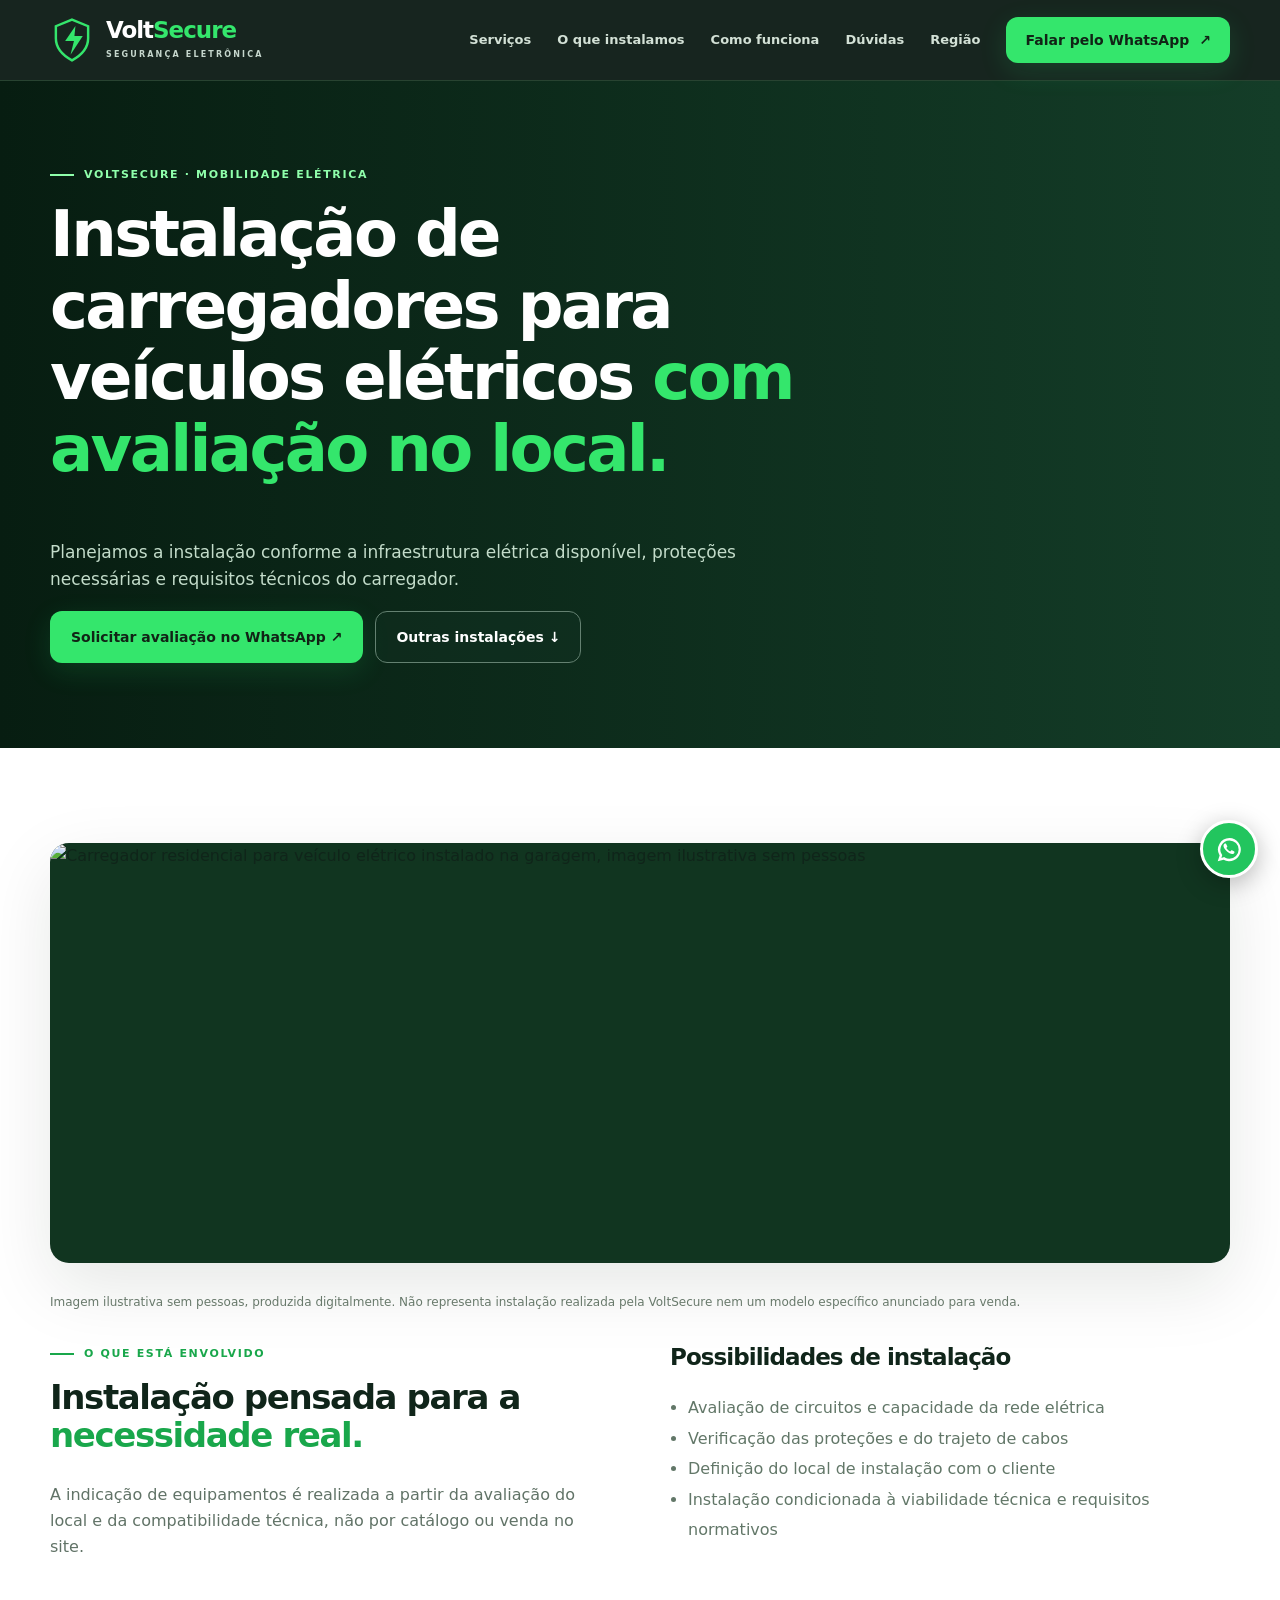
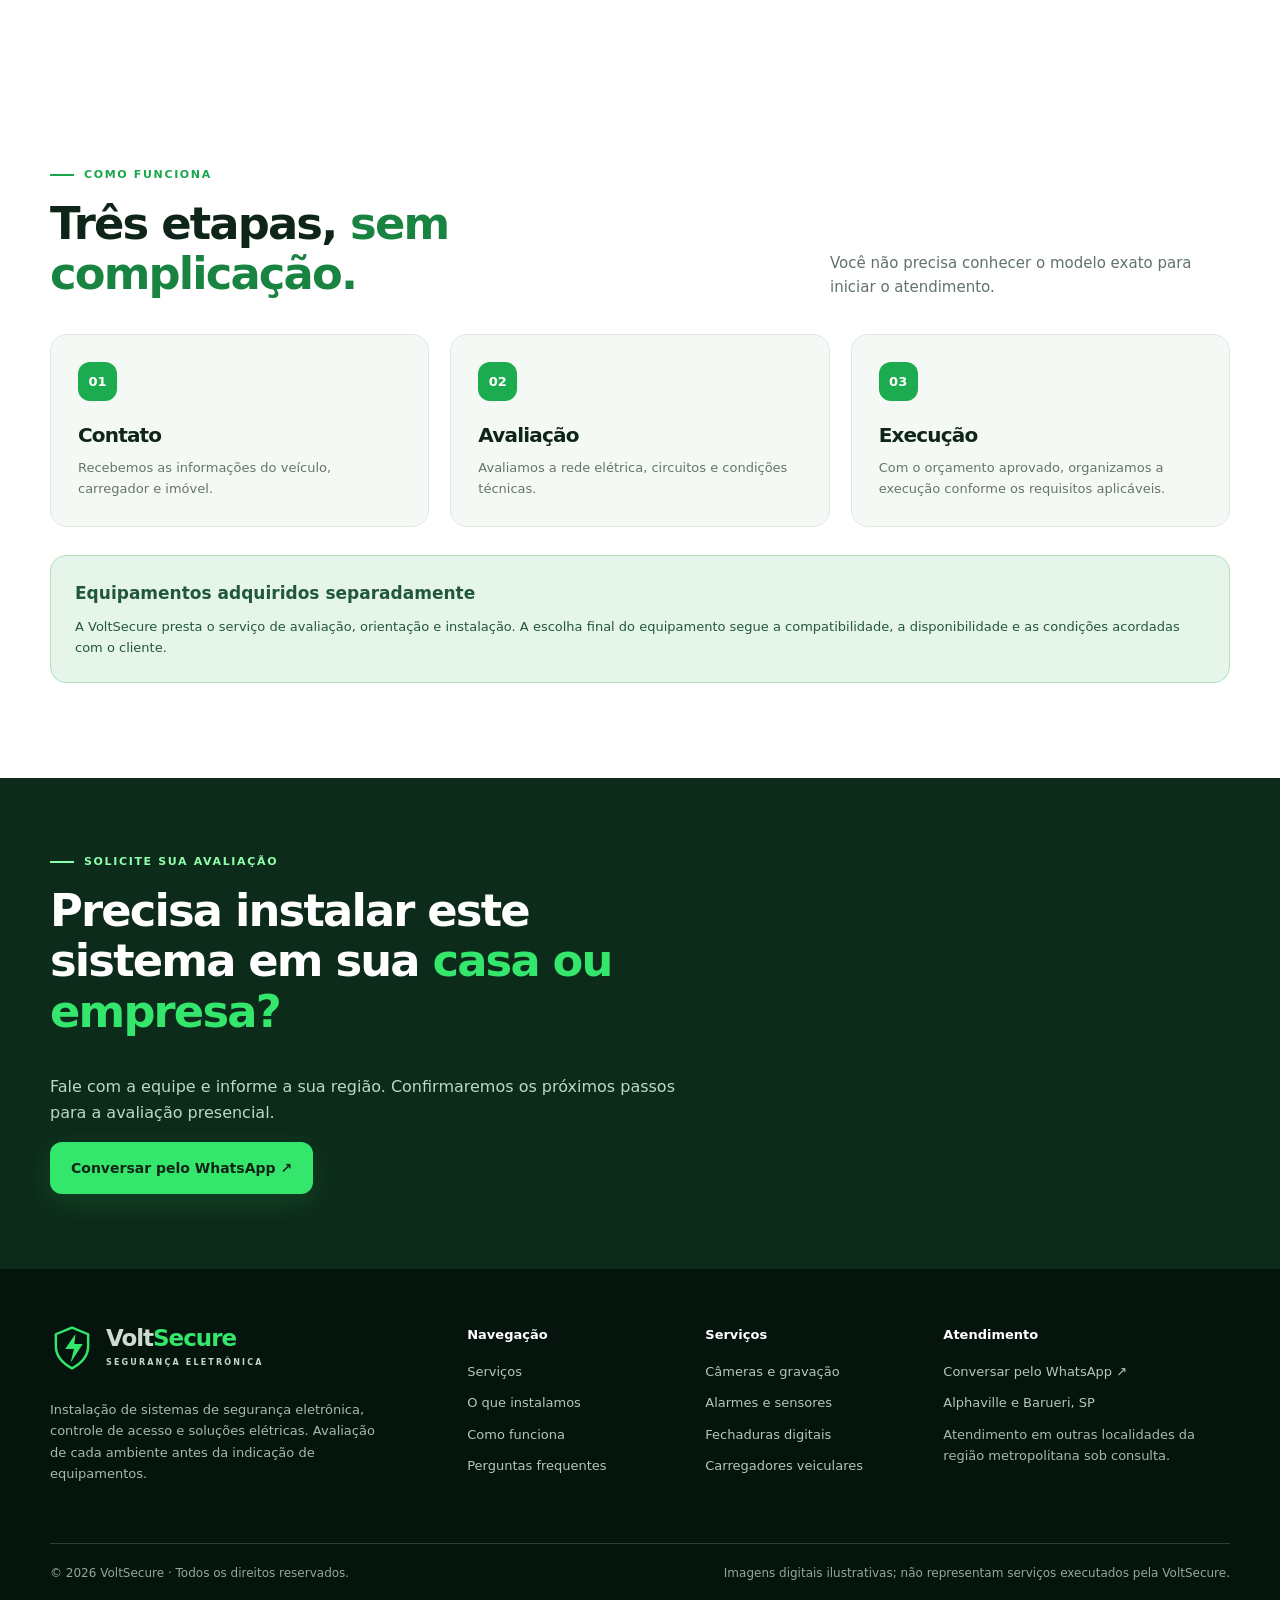
==== servicos/carregadores-veiculares.html @ e5a36b1b "Add files via upload" ====
<!doctype html><html lang="pt-BR"><head><meta charset="utf-8"><meta name="viewport" content="width=device-width,initial-scale=1"><meta name="theme-color" content="#07150e"><meta name="robots" content="index,follow,max-image-preview:large"><title>Instalação de carregadores para veículos elétricos em Alphaville e Barueri | VoltSecure</title><meta name="description" content="Planejamos a instalação conforme a infraestrutura elétrica disponível, proteções necessárias e requisitos técnicos do carregador. Peça avaliação presencial na VoltSecure pelo WhatsApp, em Alphaville e Barueri."><link rel="canonical" href="https://voltsecure.com.br/servicos/carregadores-veiculares.html"><link rel="icon" type="image/svg+xml" href="../favicon.svg"><link rel="stylesheet" href="../styles.css"><meta property="og:type" content="website"><meta property="og:site_name" content="VoltSecure"><meta property="og:locale" content="pt_BR"><meta property="og:url" content="https://voltsecure.com.br/servicos/carregadores-veiculares.html"><meta property="og:title" content="Instalação de carregadores para veículos elétricos em Alphaville e Barueri | VoltSecure"><meta property="og:description" content="Planejamos a instalação conforme a infraestrutura elétrica disponível, proteções necessárias e requisitos técnicos do carregador. Peça avaliação presencial na VoltSecure pelo WhatsApp, em Alphaville e Barueri."><meta property="og:image" content="https://voltsecure.com.br/assets/og-voltsecure.jpg"><meta property="og:image:secure_url" content="https://voltsecure.com.br/assets/og-voltsecure.jpg"><meta property="og:image:type" content="image/jpeg"><meta property="og:image:width" content="1200"><meta property="og:image:height" content="630"><meta property="og:image:alt" content="Fachada moderna com câmera de segurança, imagem ilustrativa VoltSecure"><meta name="twitter:card" content="summary_large_image"><meta name="twitter:title" content="Instalação de carregadores para veículos elétricos em Alphaville e Barueri | VoltSecure"><meta name="twitter:image" content="https://voltsecure.com.br/assets/og-voltsecure.jpg"><script src="../script.js" defer></script></head><body><a class="skip" href="#conteudo">Pular para o conteúdo</a><header class="nav" id="inicio"><div class="wrap nav-main">
 <a href="../index.html" class="brand" aria-label="VoltSecure, início"><span class="brand-shield"><svg viewBox="0 0 45 48" fill="none" aria-hidden="true"><path d="M22.5 3.2 39 9.9v12.4c0 10-6.9 17.4-16.5 22.6C12.9 39.7 6 32.3 6 22.3V9.9L22.5 3.2Z" stroke="currentColor" stroke-width="2.5"/><path d="M26 9.7 15.5 25h9L21 39l12.5-19H25l1-10.3Z" fill="currentColor"/></svg></span><span><span class="brand-title">Volt<span>Secure</span></span><small class="brand-sub">SEGURANÇA ELETRÔNICA</small></span></a>
 <button type="button" class="hamburger" id="menu-toggle" aria-label="Abrir menu" aria-expanded="false" aria-controls="main-nav"><span></span><span></span><span></span></button>
 <nav class="nav-links" id="main-nav" aria-label="Menu principal"><a href="../index.html#solucoes">Serviços</a><a href="../index.html#portfolio">O que instalamos</a><a href="../index.html#processo">Como funciona</a><a href="../index.html#perguntas">Dúvidas</a><a href="../index.html#atendimento">Região</a><a class="btn btn-green" href="https://wa.me/message/CSXTN5VPTHPSF1" target="_blank" rel="noopener noreferrer">Falar pelo WhatsApp <span aria-hidden="true">↗</span></a></nav>
 </div></header><main id="conteudo"><section class="detail-hero"><div class="wrap"><div class="detail-head"><p class="eyebrow light">VOLTSECURE · MOBILIDADE ELÉTRICA</p><h1>Instalação de carregadores para veículos elétricos <em>com avaliação no local.</em></h1><p>Planejamos a instalação conforme a infraestrutura elétrica disponível, proteções necessárias e requisitos técnicos do carregador.</p><div class="hero-actions"><a class="btn btn-green" href="https://wa.me/message/CSXTN5VPTHPSF1" target="_blank" rel="noopener noreferrer">Solicitar avaliação no WhatsApp ↗</a><a class="btn btn-ghost" href="../index.html#portfolio">Outras instalações ↓</a></div></div></div></section><section class="section detail-section"><div class="wrap"><div class="detail-media"><img alt="Carregador residencial para veículo elétrico instalado na garagem, imagem ilustrativa sem pessoas" class="" decoding="async" height="800" loading="lazy" src="../assets/carregador-fallback.webp" width="1200"/></div><p class="photo-disclaimer">Imagem ilustrativa sem pessoas, produzida digitalmente. Não representa instalação realizada pela VoltSecure nem um modelo específico anunciado para venda.</p><div class="detail-columns" style="margin-top:32px"><div><p class="eyebrow">O QUE ESTÁ ENVOLVIDO</p><h2>Instalação pensada para a <em>necessidade real.</em></h2><p class="muted">A indicação de equipamentos é realizada a partir da avaliação do local e da compatibilidade técnica, não por catálogo ou venda no site.</p></div><div><h3>Possibilidades de instalação</h3><ul><li>Avaliação de circuitos e capacidade da rede elétrica</li><li>Verificação das proteções e do trajeto de cabos</li><li>Definição do local de instalação com o cliente</li><li>Instalação condicionada à viabilidade técnica e requisitos normativos</li></ul></div></div></div></section><section class="section process"><div class="wrap"><div class="section-header"><div><p class="eyebrow">COMO FUNCIONA</p><h2>Três etapas, <em>sem complicação.</em></h2></div><p>Você não precisa conhecer o modelo exato para iniciar o atendimento.</p></div><div class="steps"><article class="step"><span class="step-number">01</span><h3>Contato</h3><p>Recebemos as informações do veículo, carregador e imóvel.</p></article><article class="step"><span class="step-number">02</span><h3>Avaliação</h3><p>Avaliamos a rede elétrica, circuitos e condições técnicas.</p></article><article class="step"><span class="step-number">03</span><h3>Execução</h3><p>Com o orçamento aprovado, organizamos a execução conforme os requisitos aplicáveis.</p></article></div><div class="detail-advice" style="margin-top:28px"><strong>Equipamentos adquiridos separadamente</strong><p>A VoltSecure presta o serviço de avaliação, orientação e instalação. A escolha final do equipamento segue a compatibilidade, a disponibilidade e as condições acordadas com o cliente.</p></div></div></section><section class="detail-cta"><div class="wrap"><p class="eyebrow light">SOLICITE SUA AVALIAÇÃO</p><h2>Precisa instalar este sistema em sua <em>casa ou empresa?</em></h2><p>Fale com a equipe e informe a sua região. Confirmaremos os próximos passos para a avaliação presencial.</p><a class="btn btn-green" href="https://wa.me/message/CSXTN5VPTHPSF1" rel="noopener noreferrer" target="_blank">Conversar pelo WhatsApp ↗</a></div></section></main><footer class="footer"><div class="wrap"><div class="footer-columns"><div class="col"><a href="../index.html" class="brand"><span class="brand-shield"><svg viewBox="0 0 45 48" fill="none" aria-hidden="true"><path d="M22.5 3.2 39 9.9v12.4c0 10-6.9 17.4-16.5 22.6C12.9 39.7 6 32.3 6 22.3V9.9L22.5 3.2Z" stroke="currentColor" stroke-width="2.5"/><path d="M26 9.7 15.5 25h9L21 39l12.5-19H25l1-10.3Z" fill="currentColor"/></svg></span><span><span class="brand-title">Volt<span>Secure</span></span><small class="brand-sub">SEGURANÇA ELETRÔNICA</small></span></a><p>Instalação de sistemas de segurança eletrônica, controle de acesso e soluções elétricas. Avaliação de cada ambiente antes da indicação de equipamentos.</p></div>
 <div class="col"><strong>Navegação</strong><a href="../index.html#solucoes">Serviços</a><a href="../index.html#portfolio">O que instalamos</a><a href="../index.html#processo">Como funciona</a><a href="../index.html#perguntas">Perguntas frequentes</a></div>
 <div class="col"><strong>Serviços</strong><a href="../servicos/instalacao-de-cameras.html">Câmeras e gravação</a><a href="../servicos/instalacao-de-alarmes.html">Alarmes e sensores</a><a href="../servicos/instalacao-de-fechaduras.html">Fechaduras digitais</a><a href="../servicos/carregadores-veiculares.html">Carregadores veiculares</a></div>
 <div class="col"><strong>Atendimento</strong><a href="https://wa.me/message/CSXTN5VPTHPSF1" target="_blank" rel="noopener noreferrer">Conversar pelo WhatsApp ↗</a><a href="../index.html#atendimento">Alphaville e Barueri, SP</a><p style="margin-top:10px">Atendimento em outras localidades da região metropolitana sob consulta.</p></div></div>
 <div class="footer-bottom"><span>© <span id="year">2026</span> VoltSecure · Todos os direitos reservados.</span><span>Imagens digitais ilustrativas; não representam serviços executados pela VoltSecure.</span></div></div></footer>
 <a class="float-wa" href="https://wa.me/message/CSXTN5VPTHPSF1" target="_blank" rel="noopener noreferrer" aria-label="Conversar pelo WhatsApp"><svg viewBox="0 0 32 32" aria-hidden="true"><path d="M16 3.3a12.8 12.8 0 0 0-10.9 19.4L3 29l6.5-1.7A12.8 12.8 0 1 0 16 3.3Zm0 2.7a10.1 10.1 0 0 1 0 20.2c-1.9 0-3.6-.5-5.2-1.5l-.6-.3-3.1.9.9-3.1-.4-.6A10.1 10.1 0 0 1 16 6ZM11 9.4c-.7 0-1.5 1.1-1.6 2.3-.2 2.7 3.3 6.8 6.7 8.5 3.8 1.8 5.1.1 5.4-1.3l-.2-.6-2.6-1.4c-.4-.2-.6-.2-.8.2l-1.1 1.1c-1.6-.7-3.4-2.2-4.3-3.9l.9-1.1c.3-.3.2-.6.1-.9l-1.2-2.5c-.2-.3-.5-.4-1.3-.4Z"/></svg></a><div class="mobile-wa"><a class="btn btn-green" href="https://wa.me/message/CSXTN5VPTHPSF1" target="_blank" rel="noopener noreferrer"><svg viewBox="0 0 32 32" aria-hidden="true"><path d="M16 3.3a12.8 12.8 0 0 0-10.9 19.4L3 29l6.5-1.7A12.8 12.8 0 1 0 16 3.3Zm0 2.7a10.1 10.1 0 0 1 0 20.2c-1.9 0-3.6-.5-5.2-1.5l-.6-.3-3.1.9.9-3.1-.4-.6A10.1 10.1 0 0 1 16 6ZM11 9.4c-.7 0-1.5 1.1-1.6 2.3-.2 2.7 3.3 6.8 6.7 8.5 3.8 1.8 5.1.1 5.4-1.3l-.2-.6-2.6-1.4c-.4-.2-.6-.2-.8.2l-1.1 1.1c-1.6-.7-3.4-2.2-4.3-3.9l.9-1.1c.3-.3.2-.6.1-.9l-1.2-2.5c-.2-.3-.5-.4-1.3-.4Z"/></svg> Solicitar avaliação no WhatsApp <span aria-hidden="true">↗</span></a></div></body></html>
---- styles.css ----
:root{--bg:#07150e;--bg2:#0b2015;--panel:#113020;--forest:#123a24;--leaf:#19a74b;--lime:#34e66c;--lime2:#8fffab;--white:#fff;--cream:#f5f8f4;--ink:#10251a;--muted:#617367;--line:#e0eae2;--stroke:#2b4f36;--shadow:0 24px 70px rgba(5,29,13,.10);--max:1180px}
*{box-sizing:border-box}html{scroll-behavior:smooth;scroll-padding-top:90px}body{margin:0;font:400 16px/1.63 Inter,system-ui,-apple-system,BlinkMacSystemFont,'Segoe UI',sans-serif;background:var(--cream);color:var(--ink);text-rendering:optimizeLegibility;-webkit-font-smoothing:antialiased}img{max-width:100%;display:block}a{text-decoration:none;color:inherit}button,input,textarea,select{font:inherit}button{cursor:pointer}button,a,input,textarea,select{outline-offset:3px}a:focus-visible,button:focus-visible,input:focus-visible,select:focus-visible,textarea:focus-visible,summary:focus-visible{outline:3px solid var(--lime)}::selection{background:var(--lime);color:var(--ink)}.wrap{width:min(var(--max),calc(100% - 48px));margin-inline:auto}.skip{position:fixed;top:-100px;left:20px;padding:12px 18px;background:var(--lime);color:var(--ink);z-index:900}.skip:focus{top:15px}.eyebrow{display:flex;align-items:center;gap:10px;color:var(--leaf);font-size:11px;letter-spacing:.15em;font-weight:860;text-transform:uppercase;margin:0 0 15px}.eyebrow:before{content:"";height:2px;width:24px;flex:none;background:currentColor}.eyebrow.light{color:var(--lime2)}h1,h2,h3,p{margin-top:0}h1,h2,h3{line-height:1.12;letter-spacing:-.041em}h1{font-size:clamp(39px,5.1vw,70px);font-weight:850}h2{font-size:clamp(30px,3.5vw,47px);font-weight:830}h3{font-size:clamp(19px,2vw,23px);font-weight:780}h1 em,h2 em{color:var(--leaf);font-style:normal}.muted{color:var(--muted)}.section{padding:95px 0}.section-header{display:flex;align-items:end;justify-content:space-between;gap:35px;margin-bottom:31px}.section-header h2{max-width:700px;margin:0}.section-header>p,.section-header>div>p:last-child{max-width:400px;margin:0;color:var(--muted);font-size:15px}.section-header h2 em{color:#198341}.btn{display:inline-flex;align-items:center;justify-content:center;gap:10px;border:1px solid transparent;padding:14px 20px;border-radius:12px;min-height:52px;font-size:14px;line-height:1.2;font-weight:830;transition:transform .2s,background .2s,border-color .2s;color:#112416;text-align:center}.btn:hover{transform:translateY(-2px)}.btn-green{background:var(--lime);box-shadow:0 8px 28px #26e66f23}.btn-green:hover{background:#71f393}.btn-ghost{border-color:#648171;background:#12332366;color:#fff}.btn-ghost:hover{border-color:var(--lime)}.btn-outline{border:1px solid #bdd6c5;background:transparent;color:#15492a}.btn-outline:hover{border-color:var(--leaf);background:#ebfff0}.btn-dark{background:#173a26;color:#fff}.btn-dark:hover{background:#24603c}.btn .arrow{font-size:18px;font-weight:600}.nav{position:sticky;top:0;z-index:600;background:#07160fee;border-bottom:1px solid #284331;backdrop-filter:blur(12px);color:#fff}.nav-main{display:flex;align-items:center;gap:27px;min-height:80px}.brand{display:inline-flex;align-items:center;gap:12px;flex:none}.brand-shield{display:grid;place-items:center;width:44px;height:48px;color:var(--lime)}.brand-shield svg{width:100%;height:100%}.brand-title{display:block;font-size:23px;letter-spacing:-.045em;font-weight:850;line-height:1.04}.brand-title span{color:var(--lime)}.brand-sub{display:block;font-size:8px;letter-spacing:.27em;color:#c6d7cd;font-weight:800;margin-top:5px}.nav-links{display:flex;align-items:center;gap:26px;margin-left:auto}.nav-links a:not(.btn){color:#d3e1d6;font-size:13px;font-weight:650;white-space:nowrap}.nav-links a:not(.btn):hover{color:var(--lime)}.nav .btn{padding-inline:18px;min-height:44px}.hamburger{display:none;border:1px solid #395543;color:white;background:#0d291b;padding:10px;border-radius:10px;width:46px;height:44px;align-items:center;justify-content:center;flex-direction:column;gap:5px;margin-left:auto}.hamburger span{width:20px;height:2px;background:currentColor;border-radius:2px}.hero{background:radial-gradient(circle at 20% 0,#143c26 0,transparent 52%),#06140c;color:#fff;overflow:hidden}.hero-inner{display:grid;grid-template-columns:minmax(0,1.08fr) minmax(0,.92fr);align-items:center;min-height:610px;gap:47px;padding-top:66px;padding-bottom:66px}.hero h1{margin:0 0 20px;max-width:660px}.hero h1 em{color:var(--lime)}.hero .desc{font-size:16px;color:#c0d2c6;max-width:575px;margin:0 0 29px}.hero-actions{display:flex;flex-wrap:wrap;align-items:center;gap:12px}.hero-facts{display:flex;gap:18px 24px;flex-wrap:wrap;margin-top:28px}.hero-facts span{display:inline-flex;align-items:center;gap:8px;color:#d2e6d8;font-size:12px;font-weight:640}.hero-facts b{display:grid;place-items:center;width:19px;height:19px;border:1px solid #42ba69;color:var(--lime);border-radius:50%;font-size:11px}.hero-frame{position:relative;min-height:515px;border-radius:22px;overflow:hidden;isolation:isolate;border:1px solid #39664a;box-shadow:0 26px 90px #0006}.hero-frame>img{position:absolute;inset:0;width:100%;height:100%;object-fit:cover;object-position:67% 50%}.hero-frame:after{content:"";position:absolute;inset:0;background:linear-gradient(0deg,#08160eac,transparent 40%,#0010081e)}.hero-glass{position:absolute;z-index:2;bottom:22px;left:22px;right:22px;display:flex;align-items:center;gap:14px;background:#0a1f15c9;backdrop-filter:blur(12px);border:1px solid #ffffff44;border-radius:14px;padding:15px 17px}.hero-glass .glass-icon{display:grid;place-items:center;width:37px;height:37px;background:#26e86e27;border:1px solid #57df8d66;border-radius:10px;flex:none;color:var(--lime);font-size:20px}.hero-glass strong{display:block;font-size:13px;line-height:1.1}.hero-glass small{display:block;font-size:11px;color:#bbd5c3;margin-top:5px}.hero-hint{position:absolute;top:20px;right:20px;z-index:2;background:#03150bbd;padding:8px 12px;border:1px solid #ffffff55;border-radius:80px;font-size:10px;letter-spacing:.08em;color:#e5f7e8}.ribbon{background:#0d291b;border-top:1px solid #224832;border-bottom:1px solid #224832;color:#cfdecf}.ribbon-inner{display:grid;grid-template-columns:repeat(3,1fr)}.ribbon-item{display:flex;align-items:center;gap:15px;padding:25px 26px;border-right:1px solid #315740}.ribbon-item:first-child{padding-left:0}.ribbon-item:last-child{border-right:0}.ribbon-icon{display:grid;place-items:center;color:var(--lime);background:#1b492d;font-size:21px;width:48px;height:48px;flex:none;border-radius:12px}.ribbon strong{display:block;font-size:14px;color:#f3fff6;line-height:1.3}.ribbon small{display:block;color:#a9c5b2;font-size:12px;margin-top:2px}.services{background:#f5f8f4}.main-services{display:grid;grid-template-columns:repeat(3,minmax(0,1fr));gap:20px}.service-card{display:flex;flex-direction:column;border:1px solid #dbe7de;background:#fff;border-radius:18px;overflow:hidden;box-shadow:var(--shadow);transition:transform .22s,box-shadow .22s}.service-card:hover{transform:translateY(-5px);box-shadow:0 30px 70px #052c161c}.service-photo{height:235px;position:relative;overflow:hidden;background:linear-gradient(135deg,#133723,#0a1b11)}.service-photo img{height:100%;width:100%;object-fit:cover;transition:transform .6s;filter:saturate(.9)}.service-card:hover .service-photo img{transform:scale(1.035)}.service-photo:after{content:"";position:absolute;inset:0;background:linear-gradient(0deg,#07140d5e,transparent 60%);pointer-events:none}.service-index{position:absolute;left:18px;top:17px;z-index:1;color:#fff;font-size:11px;font-weight:800;letter-spacing:.1em;border:1px solid #ffffff68;background:#081b11a8;padding:5px 9px;border-radius:6px}.service-card-body{display:flex;flex-direction:column;align-items:flex-start;padding:25px;flex:1}.service-label{font-size:10px;text-transform:uppercase;letter-spacing:.13em;font-weight:880;color:#118a3e;margin:0 0 10px}.service-card h3{margin:0 0 12px;color:#123322}.service-card p:last-of-type{color:#63766a;font-size:14px;line-height:1.62;margin:0 0 20px}.card-links{margin-top:auto;width:100%;display:flex;align-items:center;justify-content:space-between;border-top:1px solid #e5eee7;padding-top:17px;gap:10px}.card-links a,.card-links button{color:#187c3e;font-weight:820;font-size:13px;background:none;border:none;padding:5px 0}.card-links .quote-mini{display:inline-flex;align-items:center;justify-content:center;background:#e5f9e9;border-radius:8px;padding:9px 12px;white-space:nowrap}.card-links a:hover,.card-links button:hover{text-decoration:underline}.portfolio{background:#071911;color:#fff}.portfolio .section-header>p{color:#afc6b6}.portfolio .section-header h2 em{color:var(--lime)}.types-grid{display:grid;grid-template-columns:repeat(4,minmax(0,1fr));gap:15px}.type-tile{position:relative;display:flex;flex-direction:column;min-height:195px;border:1px solid #34513e;background:linear-gradient(140deg,#153524,#0c2116);border-radius:16px;padding:24px;transition:transform .2s,border-color .2s}.type-tile:hover{transform:translateY(-3px);border-color:#63a978}.type-tile .tile-icon{display:grid;place-items:center;width:43px;height:43px;background:#32e66a19;border-radius:10px;color:#75f59b;font-size:22px;margin-bottom:19px;border:1px solid #32864d66}.tile-index{position:absolute;top:22px;right:22px;color:#73917b;font-size:10px;font-weight:860;letter-spacing:.08em}.type-tile h3{font-size:17px;margin-bottom:8px;color:#fff;letter-spacing:-.021em}.type-tile p{font-size:12px;color:#b4cebb;margin:0 0 19px;line-height:1.6}.type-tile button{margin-top:auto;display:flex;align-items:center;gap:6px;padding:0;border:0;background:none;color:#85f5a9;font-size:12px;font-weight:760}.type-tile button:hover{text-decoration:underline}.portfolio-tip{display:flex;align-items:center;justify-content:space-between;gap:25px;padding:26px 30px;border-radius:16px;background:#1b4930;border:1px solid #438e57;margin-top:25px}.portfolio-tip strong{font-size:18px;line-height:1.3}.portfolio-tip p{color:#d1e6d5;font-size:13px;margin:6px 0 0}.portfolio-tip .btn{flex:none}.difference{background:white}.diff-layout{display:grid;grid-template-columns:1fr 1fr;gap:70px;align-items:center}.diff-visual{position:relative;min-height:420px;border-radius:23px;overflow:hidden;background:#12271b}.diff-visual img{position:absolute;inset:0;width:100%;height:100%;object-fit:cover;object-position:65% 58%}.diff-visual:after{content:"";position:absolute;inset:0;background:linear-gradient(0deg,#06160ccf,transparent 75%)}.diff-caption{position:absolute;bottom:22px;left:24px;right:24px;z-index:1;color:#fff}.diff-caption strong{font-size:18px}.diff-caption p{font-size:13px;color:#c9e2d0;margin:5px 0}.diff-list{display:grid;gap:18px;margin-top:23px}.diff-item{display:flex;align-items:flex-start;gap:12px}.diff-check{width:27px;height:27px;border-radius:50%;display:grid;place-items:center;background:#dbfbe4;color:#197b3c;font-weight:900;flex:none}.diff-item strong{font-size:15px;display:block;line-height:1.4}.diff-item p{font-size:13px;color:var(--muted);margin:4px 0 0}.examples{background:#edf4ee}.examples-grid{display:grid;grid-template-columns:repeat(3,1fr);gap:18px}.example{border:1px solid #d8e6da;border-radius:15px;overflow:hidden;background:#fff}.example figure{margin:0;height:218px;background:#173121}.example img{width:100%;height:100%;object-fit:cover}.example .content{padding:20px}.example .content h3{font-size:17px;margin:0 0 8px}.example .content p{font-size:13px;color:#67776a;margin:0}.photo-disclaimer{margin:18px 0 0;font-size:12px;color:#68796b}.process{background:white}.steps{display:grid;grid-template-columns:repeat(3,1fr);gap:21px;margin-top:35px}.step{background:#f5f9f5;border:1px solid #dfe9e1;border-radius:17px;padding:27px;position:relative}.step-number{display:grid;place-items:center;width:39px;height:39px;background:#1dab50;color:white;font-size:13px;font-weight:900;border-radius:12px;margin-bottom:23px}.step h3{font-size:20px;margin-bottom:10px}.step p{font-size:13px;color:#64756a;margin:0}.step-icon{position:absolute;top:28px;right:25px;color:#4a9c65;font-size:22px}.ev{background:#0a2317;color:#fff}.ev-layout{display:grid;grid-template-columns:1fr 1fr;align-items:center;gap:55px}.ev-photo{position:relative;height:440px;overflow:hidden;border-radius:20px;border:1px solid #486b52}.ev-photo img{width:100%;height:100%;object-fit:cover}.ev-photo:after{content:"";position:absolute;inset:0;background:linear-gradient(0deg,#0a1f1244,transparent 50%)}.ev .text p:not(.eyebrow){color:#b9d1c2;font-size:15px;line-height:1.8}.ev h2 em{color:var(--lime)}.faq{background:#f6f9f5}.faq-layout{display:grid;grid-template-columns:.76fr 1.24fr;gap:70px}.faq-list details{border-bottom:1px solid #d6e4da;padding:19px 0}.faq-list details:first-child{border-top:1px solid #d6e4da}.faq-list summary{display:flex;align-items:center;justify-content:space-between;gap:14px;list-style:none;cursor:pointer;font-size:15px;font-weight:780;line-height:1.35;padding-right:8px}.faq-list summary::-webkit-details-marker{display:none}.faq-list summary:after{content:'+';display:grid;place-items:center;flex:none;width:30px;height:30px;color:#1d9c4c;background:#e0f8e7;border-radius:8px;font-size:19px}.faq-list details[open] summary:after{content:'–'}.faq-list details p{font-size:13px;color:#64756a;line-height:1.75;max-width:680px;padding-right:30px;margin:10px 0 4px}.contact{background:#071b11;color:#fff}.contact-grid{display:grid;grid-template-columns:.88fr 1.12fr;gap:55px;align-items:start}.contact h2 em{color:var(--lime)}.contact .muted{color:#b5d1bc}.contact-feature{display:flex;align-items:start;gap:12px;margin:22px 0;color:#d9e8db;font-size:13px}.contact-feature b{color:var(--lime)}.form{background:#143120;border:1px solid #42644d;border-radius:20px;padding:29px}.form .form-title{display:flex;justify-content:space-between;align-items:center;color:white;font-weight:800;font-size:20px;margin-bottom:8px}.form .tiny{color:#bdd3c2;font-size:12px;margin:0 0 22px}.form-grid{display:grid;grid-template-columns:1fr 1fr;gap:15px}.form label{display:block;color:#edf5ed;font-size:12px;font-weight:740;margin-bottom:15px}.form input,.form textarea,.form select{display:block;border:1px solid #5d7964;border-radius:10px;color:#1d3023;background:#fff;padding:12px 14px;width:100%;font-size:16px;min-height:50px;margin-top:6px}.form textarea{resize:vertical;min-height:94px}.form ::placeholder{color:#6d8072}.form button[type=submit]{width:100%}.form .form-note{font-size:11px;color:#b8cbbb;margin:11px 0 0}.form-feedback{font-size:13px;color:#9dfaaf;margin-top:12px}.prepared{background:#092317;border:1px solid #4c7c59;border-radius:13px;padding:16px;margin-top:18px}.prepared label{color:white}.prepared textarea{background:#f6fff7;font-size:13px;min-height:165px}.prepared .btn{width:100%;margin-top:10px}.prepared p{color:#d5ead9;font-size:11px;margin:9px 0 0}.service-area{background:#f3f7f2}.area-layout{display:flex;align-items:center;justify-content:space-between;gap:40px}.area-list{display:flex;flex-wrap:wrap;gap:9px;margin-top:19px}.area-list span{border:1px solid #c6e3cc;background:#e7f8e9;color:#1b7038;border-radius:30px;padding:7px 13px;font-size:12px;font-weight:750}.area-note{font-size:13px;color:#66766b;max-width:570px}.area-badge{flex:none;max-width:370px;width:100%;padding:30px;border:1px solid #c7dfcc;border-radius:17px;background:#fff}.area-badge strong{font-size:22px;line-height:1.25;display:block;color:#124529}.area-badge p{margin:12px 0 0;font-size:13px;color:#5a7562}.close-banner{background:linear-gradient(115deg,#1e7740,#0a351b);color:#fff}.close-inner{display:flex;align-items:center;justify-content:space-between;gap:28px;padding:34px 0}.close-inner h2{font-size:clamp(24px,2.4vw,34px);margin:0 0 6px}.close-inner p{color:#d4e9d9;font-size:14px;margin:0}.close-inner .btn{white-space:nowrap}.footer{background:#05140c;color:#cfdbd0;padding:55px 0 22px}.footer-columns{display:grid;grid-template-columns:1.6fr .85fr .85fr 1.2fr;gap:35px}.footer p{color:#a5bcaa;font-size:13px;max-width:330px;margin:19px 0}.footer strong{display:block;font-size:13px;color:#fff;margin-bottom:16px}.footer .col a:not(.brand){display:block;color:#b4c8b7;font-size:13px;margin-bottom:10px}.footer .col a:hover{color:var(--lime)}.footer-bottom{border-top:1px solid #284430;margin-top:40px;padding-top:20px;display:flex;justify-content:space-between;gap:20px;color:#91aa97;font-size:12px}.float-wa{position:fixed;right:22px;bottom:22px;z-index:550;width:58px;height:58px;border-radius:50%;display:grid;place-items:center;background:#22c55e;border:3px solid #fff;box-shadow:0 6px 25px #0004;color:#fff}.float-wa svg{width:29px;height:29px;fill:currentColor}.float-wa:hover{transform:translateY(-2px)}.mobile-wa{display:none}.detail-hero{padding:85px 0;background:linear-gradient(90deg,#071d11,#143d28);color:#fff}.detail-head{max-width:750px}.detail-head h1{font-size:clamp(36px,5.3vw,64px)}.detail-head h1 em{color:var(--lime)}.detail-head p:not(.eyebrow){color:#c3dcca;font-size:17px}.detail-media{height:420px;border-radius:19px;overflow:hidden;box-shadow:var(--shadow);margin:0 0 30px;background:#113520}.detail-media img{width:100%;height:100%;object-fit:cover}.detail-section{background:#fff}.detail-columns{display:grid;grid-template-columns:1fr 1fr;gap:60px}.detail-columns ul{padding:0 0 0 18px;color:#627768;line-height:1.9}.detail-columns h2{font-size:34px}.detail-advice{background:#e6f5e9;border:1px solid #b9dfbf;border-radius:16px;padding:24px;color:#22583a}.detail-advice strong{font-size:17px}.detail-advice p{font-size:13px;margin:8px 0 0}.detail-faq{max-width:800px}.badge{display:inline-flex;align-items:center;gap:7px;border-radius:20px;background:#dff9e6;padding:7px 12px;color:#16733c;font-weight:800;font-size:11px}.detail-cta{padding:75px 0;background:#0d2b1a;color:#fff}.detail-cta h2{max-width:660px}.detail-cta p{color:#bed8c4;max-width:630px}.detail-cta h2 em{color:var(--lime)}
@media(max-width:1100px){.nav-links{gap:15px}.hero-inner{gap:28px}.type-tile{padding:18px}.diff-layout{gap:35px}}
@media(max-width:920px){.nav-links{position:absolute;top:100%;left:0;right:0;display:none;flex-direction:column;align-items:stretch;gap:0;margin:0;padding:8px 24px 22px;background:#0b2417;border-bottom:1px solid #2e5337;box-shadow:0 15px 35px #0006}.nav-links.open{display:flex}.nav-links a:not(.btn){font-size:15px;padding:12px 0;border-bottom:1px solid #244130}.nav-links .btn{margin-top:13px}.hamburger{display:flex}.hero-inner{grid-template-columns:1fr 1fr;min-height:auto}.hero-frame{min-height:460px}.types-grid{grid-template-columns:repeat(3,minmax(0,1fr))}.faq-layout{gap:35px}.footer-columns{grid-template-columns:1.2fr 1fr 1fr}}
@media(max-width:740px){.wrap{width:min(100% - 32px,var(--max))}.section{padding:67px 0}.section-header{align-items:start;display:block;margin-bottom:25px}.section-header>p{margin:15px 0 0}.nav-main{min-height:70px}.brand-title{font-size:21px}.hero-inner{grid-template-columns:1fr;gap:31px;padding-top:52px;padding-bottom:38px}.hero h1{font-size:clamp(40px,9.4vw,57px)}.hero .desc{font-size:15px}.hero-frame{min-height:420px}.hero-facts{margin-top:22px}.ribbon-inner{grid-template-columns:1fr}.ribbon-item{padding:14px 0;border-right:0;border-bottom:1px solid #2c5239}.ribbon-item:last-child{border-bottom:0}.main-services,.examples-grid,.steps{grid-template-columns:1fr}.main-services{gap:17px}.service-photo{height:240px}.types-grid{grid-template-columns:repeat(2,1fr)}.diff-layout,.ev-layout,.contact-grid,.faq-layout,.detail-columns{grid-template-columns:1fr;gap:25px}.diff-visual{min-height:380px;order:2}.ev-photo{height:355px}.ev .text{order:-1}.portfolio-tip,.area-layout,.close-inner{flex-direction:column;align-items:stretch}.portfolio-tip .btn{width:100%}.close-inner .btn{white-space:normal}.footer-columns{grid-template-columns:1fr 1fr}.footer-columns .col:first-child{grid-column:1/-1}.form{padding:22px}.float-wa{display:none}.mobile-wa{display:flex;position:fixed;bottom:0;left:0;right:0;z-index:580;padding:11px 16px calc(11px + env(safe-area-inset-bottom));background:#06180ff2;border-top:1px solid #326044;box-shadow:0 -8px 26px #0004}.mobile-wa .btn{width:100%;min-height:49px}.footer{padding-bottom:95px}.detail-hero{padding:67px 0}.detail-media{height:290px}}
@media(max-width:460px){.wrap{width:calc(100% - 28px)}h2{font-size:30px}.hero-actions{display:grid;grid-template-columns:1fr}.hero-actions .btn{width:100%}.hero-frame{min-height:350px}.hero-glass{left:12px;right:12px;bottom:12px;padding:11px}.types-grid{grid-template-columns:1fr 1fr;gap:10px}.type-tile{padding:16px;min-height:193px}.type-tile h3{font-size:15px}.type-tile p{font-size:11px}.type-tile .tile-icon{margin-bottom:14px}.section-header h2{font-size:clamp(29px,8vw,36px)}.form-grid{grid-template-columns:1fr;gap:0}.footer-columns{grid-template-columns:1fr 1fr;gap:25px}.footer-columns .col:last-child{grid-column:1/-1}.footer-bottom{display:block}.footer-bottom span{display:block;margin-bottom:8px}.ev-photo{height:310px}.area-badge{max-width:none}}
@media(prefers-reduced-motion:reduce){html{scroll-behavior:auto}.btn,.service-card,.service-photo img,.type-tile{transition:none}}
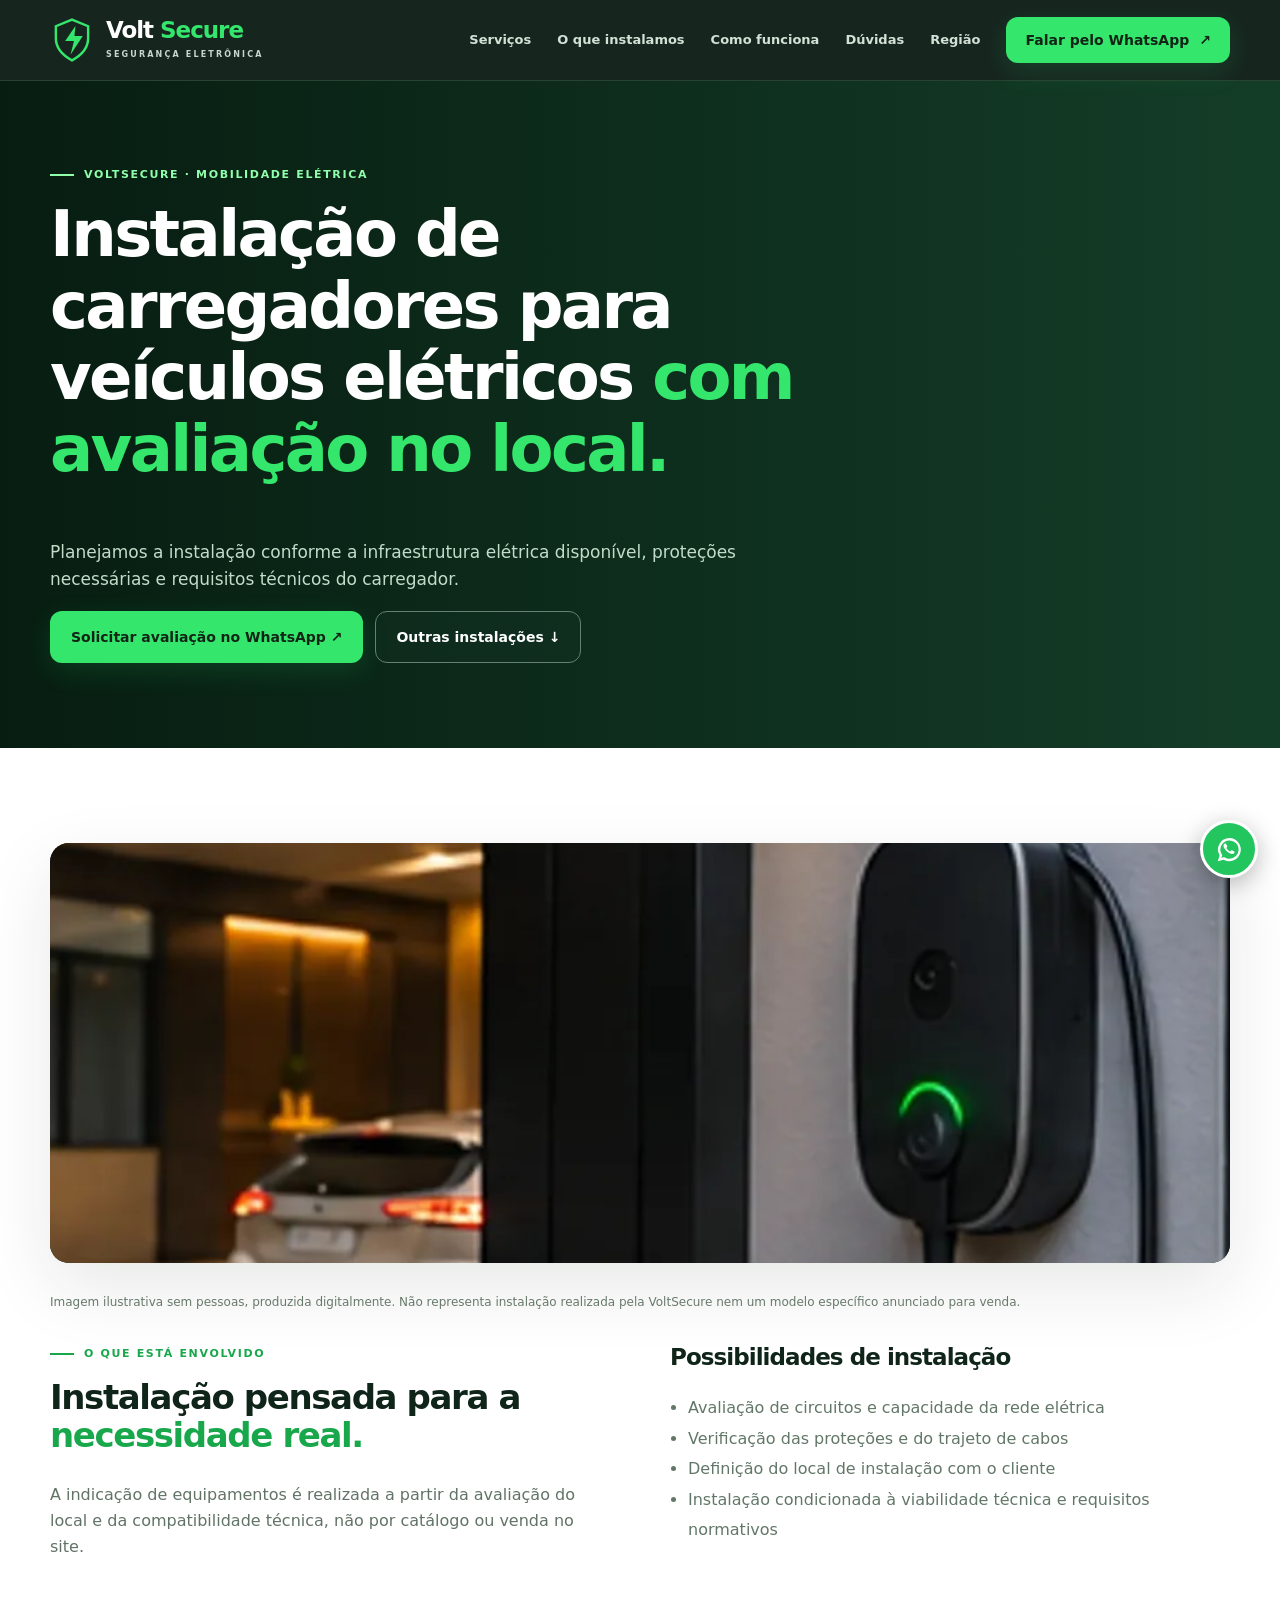
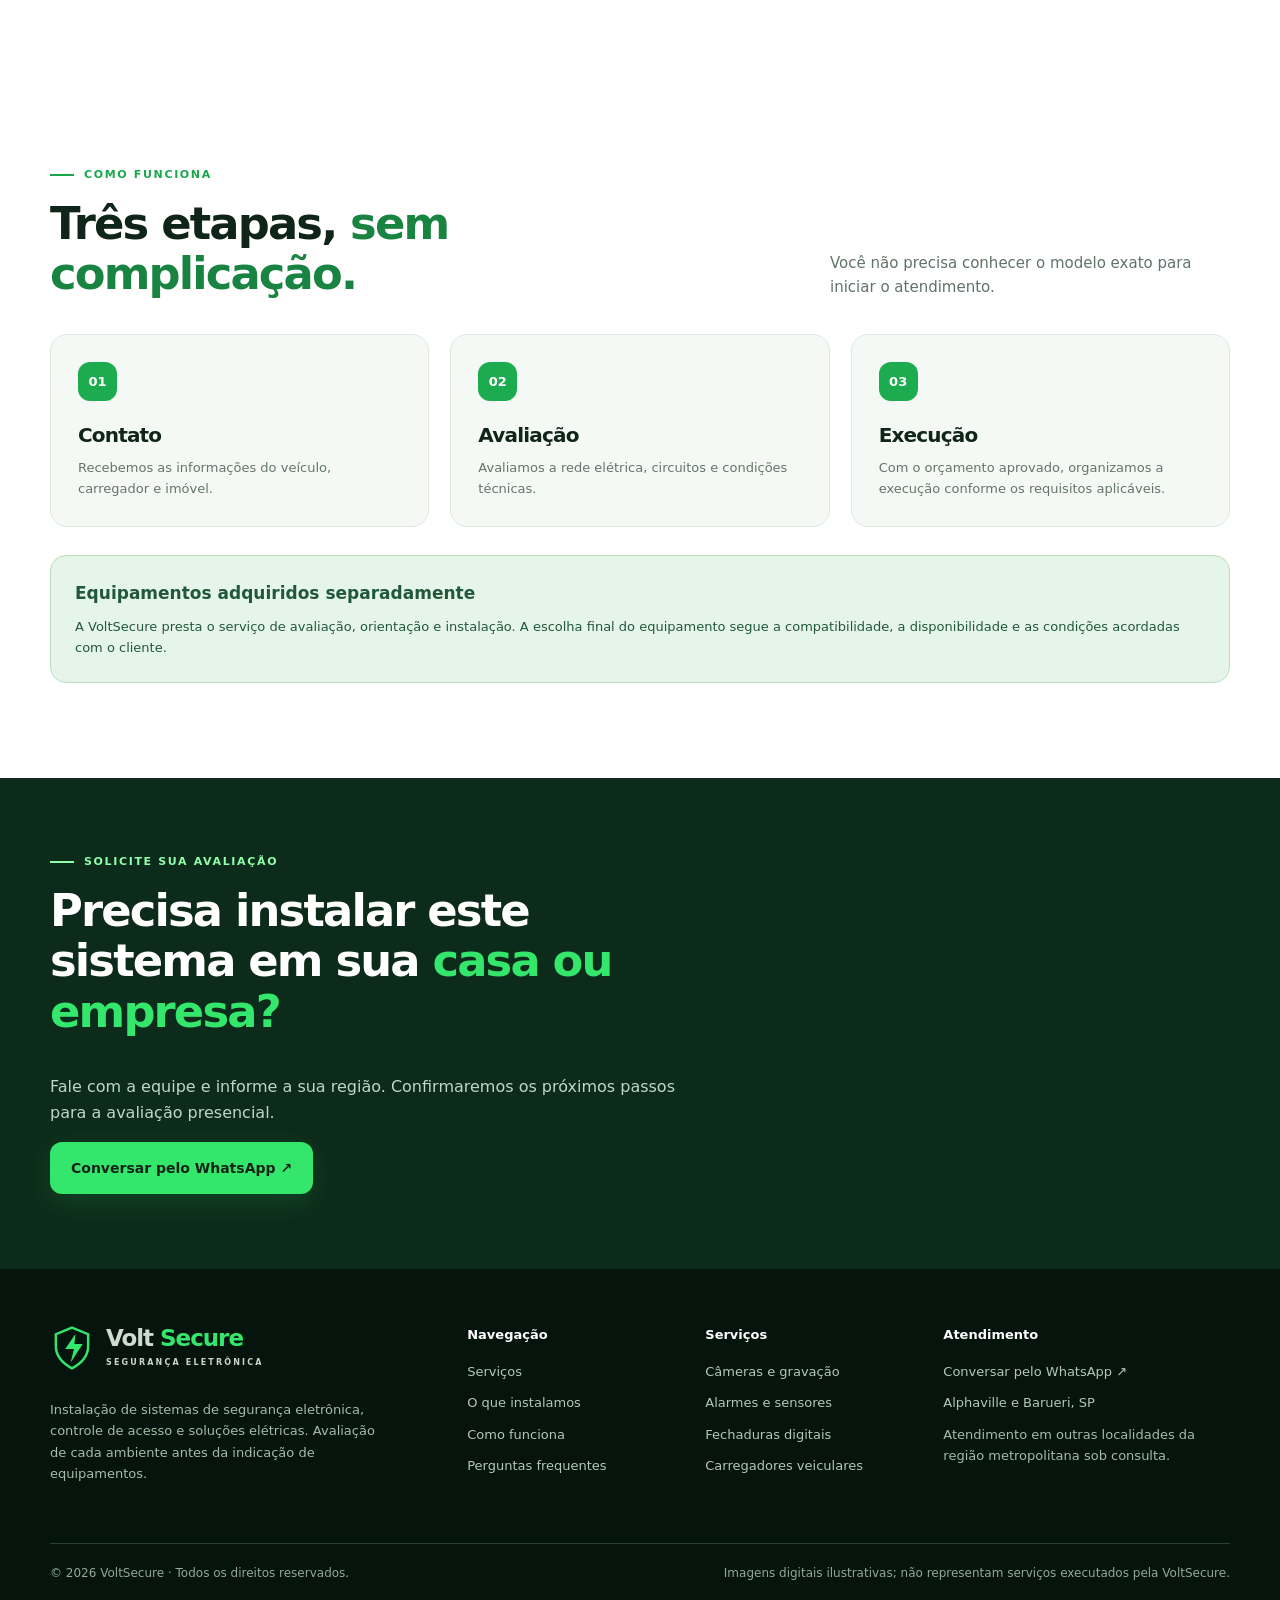
==== commit ffb52ff8: "Add files via upload" ====
--- a/servicos/carregadores-veiculares.html
+++ b/servicos/carregadores-veiculares.html
@@ -1,10 +1,360 @@
-<!doctype html><html lang="pt-BR"><head><meta charset="utf-8"><meta name="viewport" content="width=device-width,initial-scale=1"><meta name="theme-color" content="#07150e"><meta name="robots" content="index,follow,max-image-preview:large"><title>Instalação de carregadores para veículos elétricos em Alphaville e Barueri | VoltSecure</title><meta name="description" content="Planejamos a instalação conforme a infraestrutura elétrica disponível, proteções necessárias e requisitos técnicos do carregador. Peça avaliação presencial na VoltSecure pelo WhatsApp, em Alphaville e Barueri."><link rel="canonical" href="https://voltsecure.com.br/servicos/carregadores-veiculares.html"><link rel="icon" type="image/svg+xml" href="../favicon.svg"><link rel="stylesheet" href="../styles.css"><meta property="og:type" content="website"><meta property="og:site_name" content="VoltSecure"><meta property="og:locale" content="pt_BR"><meta property="og:url" content="https://voltsecure.com.br/servicos/carregadores-veiculares.html"><meta property="og:title" content="Instalação de carregadores para veículos elétricos em Alphaville e Barueri | VoltSecure"><meta property="og:description" content="Planejamos a instalação conforme a infraestrutura elétrica disponível, proteções necessárias e requisitos técnicos do carregador. Peça avaliação presencial na VoltSecure pelo WhatsApp, em Alphaville e Barueri."><meta property="og:image" content="https://voltsecure.com.br/assets/og-voltsecure.jpg"><meta property="og:image:secure_url" content="https://voltsecure.com.br/assets/og-voltsecure.jpg"><meta property="og:image:type" content="image/jpeg"><meta property="og:image:width" content="1200"><meta property="og:image:height" content="630"><meta property="og:image:alt" content="Fachada moderna com câmera de segurança, imagem ilustrativa VoltSecure"><meta name="twitter:card" content="summary_large_image"><meta name="twitter:title" content="Instalação de carregadores para veículos elétricos em Alphaville e Barueri | VoltSecure"><meta name="twitter:image" content="https://voltsecure.com.br/assets/og-voltsecure.jpg"><script src="../script.js" defer></script></head><body><a class="skip" href="#conteudo">Pular para o conteúdo</a><header class="nav" id="inicio"><div class="wrap nav-main">
- <a href="../index.html" class="brand" aria-label="VoltSecure, início"><span class="brand-shield"><svg viewBox="0 0 45 48" fill="none" aria-hidden="true"><path d="M22.5 3.2 39 9.9v12.4c0 10-6.9 17.4-16.5 22.6C12.9 39.7 6 32.3 6 22.3V9.9L22.5 3.2Z" stroke="currentColor" stroke-width="2.5"/><path d="M26 9.7 15.5 25h9L21 39l12.5-19H25l1-10.3Z" fill="currentColor"/></svg></span><span><span class="brand-title">Volt<span>Secure</span></span><small class="brand-sub">SEGURANÇA ELETRÔNICA</small></span></a>
- <button type="button" class="hamburger" id="menu-toggle" aria-label="Abrir menu" aria-expanded="false" aria-controls="main-nav"><span></span><span></span><span></span></button>
- <nav class="nav-links" id="main-nav" aria-label="Menu principal"><a href="../index.html#solucoes">Serviços</a><a href="../index.html#portfolio">O que instalamos</a><a href="../index.html#processo">Como funciona</a><a href="../index.html#perguntas">Dúvidas</a><a href="../index.html#atendimento">Região</a><a class="btn btn-green" href="https://wa.me/message/CSXTN5VPTHPSF1" target="_blank" rel="noopener noreferrer">Falar pelo WhatsApp <span aria-hidden="true">↗</span></a></nav>
- </div></header><main id="conteudo"><section class="detail-hero"><div class="wrap"><div class="detail-head"><p class="eyebrow light">VOLTSECURE · MOBILIDADE ELÉTRICA</p><h1>Instalação de carregadores para veículos elétricos <em>com avaliação no local.</em></h1><p>Planejamos a instalação conforme a infraestrutura elétrica disponível, proteções necessárias e requisitos técnicos do carregador.</p><div class="hero-actions"><a class="btn btn-green" href="https://wa.me/message/CSXTN5VPTHPSF1" target="_blank" rel="noopener noreferrer">Solicitar avaliação no WhatsApp ↗</a><a class="btn btn-ghost" href="../index.html#portfolio">Outras instalações ↓</a></div></div></div></section><section class="section detail-section"><div class="wrap"><div class="detail-media"><img alt="Carregador residencial para veículo elétrico instalado na garagem, imagem ilustrativa sem pessoas" class="" decoding="async" height="800" loading="lazy" src="../assets/carregador-fallback.webp" width="1200"/></div><p class="photo-disclaimer">Imagem ilustrativa sem pessoas, produzida digitalmente. Não representa instalação realizada pela VoltSecure nem um modelo específico anunciado para venda.</p><div class="detail-columns" style="margin-top:32px"><div><p class="eyebrow">O QUE ESTÁ ENVOLVIDO</p><h2>Instalação pensada para a <em>necessidade real.</em></h2><p class="muted">A indicação de equipamentos é realizada a partir da avaliação do local e da compatibilidade técnica, não por catálogo ou venda no site.</p></div><div><h3>Possibilidades de instalação</h3><ul><li>Avaliação de circuitos e capacidade da rede elétrica</li><li>Verificação das proteções e do trajeto de cabos</li><li>Definição do local de instalação com o cliente</li><li>Instalação condicionada à viabilidade técnica e requisitos normativos</li></ul></div></div></div></section><section class="section process"><div class="wrap"><div class="section-header"><div><p class="eyebrow">COMO FUNCIONA</p><h2>Três etapas, <em>sem complicação.</em></h2></div><p>Você não precisa conhecer o modelo exato para iniciar o atendimento.</p></div><div class="steps"><article class="step"><span class="step-number">01</span><h3>Contato</h3><p>Recebemos as informações do veículo, carregador e imóvel.</p></article><article class="step"><span class="step-number">02</span><h3>Avaliação</h3><p>Avaliamos a rede elétrica, circuitos e condições técnicas.</p></article><article class="step"><span class="step-number">03</span><h3>Execução</h3><p>Com o orçamento aprovado, organizamos a execução conforme os requisitos aplicáveis.</p></article></div><div class="detail-advice" style="margin-top:28px"><strong>Equipamentos adquiridos separadamente</strong><p>A VoltSecure presta o serviço de avaliação, orientação e instalação. A escolha final do equipamento segue a compatibilidade, a disponibilidade e as condições acordadas com o cliente.</p></div></div></section><section class="detail-cta"><div class="wrap"><p class="eyebrow light">SOLICITE SUA AVALIAÇÃO</p><h2>Precisa instalar este sistema em sua <em>casa ou empresa?</em></h2><p>Fale com a equipe e informe a sua região. Confirmaremos os próximos passos para a avaliação presencial.</p><a class="btn btn-green" href="https://wa.me/message/CSXTN5VPTHPSF1" rel="noopener noreferrer" target="_blank">Conversar pelo WhatsApp ↗</a></div></section></main><footer class="footer"><div class="wrap"><div class="footer-columns"><div class="col"><a href="../index.html" class="brand"><span class="brand-shield"><svg viewBox="0 0 45 48" fill="none" aria-hidden="true"><path d="M22.5 3.2 39 9.9v12.4c0 10-6.9 17.4-16.5 22.6C12.9 39.7 6 32.3 6 22.3V9.9L22.5 3.2Z" stroke="currentColor" stroke-width="2.5"/><path d="M26 9.7 15.5 25h9L21 39l12.5-19H25l1-10.3Z" fill="currentColor"/></svg></span><span><span class="brand-title">Volt<span>Secure</span></span><small class="brand-sub">SEGURANÇA ELETRÔNICA</small></span></a><p>Instalação de sistemas de segurança eletrônica, controle de acesso e soluções elétricas. Avaliação de cada ambiente antes da indicação de equipamentos.</p></div>
- <div class="col"><strong>Navegação</strong><a href="../index.html#solucoes">Serviços</a><a href="../index.html#portfolio">O que instalamos</a><a href="../index.html#processo">Como funciona</a><a href="../index.html#perguntas">Perguntas frequentes</a></div>
- <div class="col"><strong>Serviços</strong><a href="../servicos/instalacao-de-cameras.html">Câmeras e gravação</a><a href="../servicos/instalacao-de-alarmes.html">Alarmes e sensores</a><a href="../servicos/instalacao-de-fechaduras.html">Fechaduras digitais</a><a href="../servicos/carregadores-veiculares.html">Carregadores veiculares</a></div>
- <div class="col"><strong>Atendimento</strong><a href="https://wa.me/message/CSXTN5VPTHPSF1" target="_blank" rel="noopener noreferrer">Conversar pelo WhatsApp ↗</a><a href="../index.html#atendimento">Alphaville e Barueri, SP</a><p style="margin-top:10px">Atendimento em outras localidades da região metropolitana sob consulta.</p></div></div>
- <div class="footer-bottom"><span>© <span id="year">2026</span> VoltSecure · Todos os direitos reservados.</span><span>Imagens digitais ilustrativas; não representam serviços executados pela VoltSecure.</span></div></div></footer>
- <a class="float-wa" href="https://wa.me/message/CSXTN5VPTHPSF1" target="_blank" rel="noopener noreferrer" aria-label="Conversar pelo WhatsApp"><svg viewBox="0 0 32 32" aria-hidden="true"><path d="M16 3.3a12.8 12.8 0 0 0-10.9 19.4L3 29l6.5-1.7A12.8 12.8 0 1 0 16 3.3Zm0 2.7a10.1 10.1 0 0 1 0 20.2c-1.9 0-3.6-.5-5.2-1.5l-.6-.3-3.1.9.9-3.1-.4-.6A10.1 10.1 0 0 1 16 6ZM11 9.4c-.7 0-1.5 1.1-1.6 2.3-.2 2.7 3.3 6.8 6.7 8.5 3.8 1.8 5.1.1 5.4-1.3l-.2-.6-2.6-1.4c-.4-.2-.6-.2-.8.2l-1.1 1.1c-1.6-.7-3.4-2.2-4.3-3.9l.9-1.1c.3-.3.2-.6.1-.9l-1.2-2.5c-.2-.3-.5-.4-1.3-.4Z"/></svg></a><div class="mobile-wa"><a class="btn btn-green" href="https://wa.me/message/CSXTN5VPTHPSF1" target="_blank" rel="noopener noreferrer"><svg viewBox="0 0 32 32" aria-hidden="true"><path d="M16 3.3a12.8 12.8 0 0 0-10.9 19.4L3 29l6.5-1.7A12.8 12.8 0 1 0 16 3.3Zm0 2.7a10.1 10.1 0 0 1 0 20.2c-1.9 0-3.6-.5-5.2-1.5l-.6-.3-3.1.9.9-3.1-.4-.6A10.1 10.1 0 0 1 16 6ZM11 9.4c-.7 0-1.5 1.1-1.6 2.3-.2 2.7 3.3 6.8 6.7 8.5 3.8 1.8 5.1.1 5.4-1.3l-.2-.6-2.6-1.4c-.4-.2-.6-.2-.8.2l-1.1 1.1c-1.6-.7-3.4-2.2-4.3-3.9l.9-1.1c.3-.3.2-.6.1-.9l-1.2-2.5c-.2-.3-.5-.4-1.3-.4Z"/></svg> Solicitar avaliação no WhatsApp <span aria-hidden="true">↗</span></a></div></body></html>+<!doctype html>
+<html lang="pt-BR">
+ <head>
+  <meta charset="utf-8"/>
+  <meta content="width=device-width,initial-scale=1" name="viewport"/>
+  <meta content="#07150e" name="theme-color"/>
+  <meta content="index,follow,max-image-preview:large" name="robots"/>
+  <title>
+   Instalação de carregadores para veículos elétricos em Alphaville e Barueri | VoltSecure
+  </title>
+  <meta content="Planejamos a instalação conforme a infraestrutura elétrica disponível, proteções necessárias e requisitos técnicos do carregador. Peça avaliação presencial na VoltSecure pelo WhatsApp, em Alphaville e Barueri." name="description"/>
+  <link href="https://voltsecure.com.br/servicos/carregadores-veiculares.html" rel="canonical"/>
+  <link href="../favicon.svg" rel="icon" type="image/svg+xml"/>
+  <link href="../styles.css?v=20261107c" rel="stylesheet"/>
+  <meta content="website" property="og:type"/>
+  <meta content="VoltSecure" property="og:site_name"/>
+  <meta content="pt_BR" property="og:locale"/>
+  <meta content="https://voltsecure.com.br/servicos/carregadores-veiculares.html" property="og:url"/>
+  <meta content="Instalação de carregadores para veículos elétricos em Alphaville e Barueri | VoltSecure" property="og:title"/>
+  <meta content="Planejamos a instalação conforme a infraestrutura elétrica disponível, proteções necessárias e requisitos técnicos do carregador. Peça avaliação presencial na VoltSecure pelo WhatsApp, em Alphaville e Barueri." property="og:description"/>
+  <meta content="https://voltsecure.com.br/assets/og-voltsecure-v2.jpg" property="og:image"/>
+  <meta content="https://voltsecure.com.br/assets/og-voltsecure-v2.jpg" property="og:image:secure_url"/>
+  <meta content="image/jpeg" property="og:image:type"/>
+  <meta content="1200" property="og:image:width"/>
+  <meta content="630" property="og:image:height"/>
+  <meta content="Imagem ilustrativa de câmera de segurança em fachada residencial moderna, sem pessoas." property="og:image:alt"/>
+  <meta content="summary_large_image" name="twitter:card"/>
+  <meta content="Instalação de carregadores para veículos elétricos em Alphaville e Barueri | VoltSecure" name="twitter:title"/>
+  <meta content="https://voltsecure.com.br/assets/og-voltsecure-v2.jpg" name="twitter:image"/>
+  <script defer="" src="../script.js?v=20261107c">
+  </script>
+ </head>
+ <body>
+  <a class="skip" href="#conteudo">
+   Pular para o conteúdo
+  </a>
+  <header class="nav" id="inicio">
+   <div class="wrap nav-main">
+    <a aria-label="VoltSecure, início" class="brand" href="../index.html">
+     <span class="brand-shield">
+      <svg aria-hidden="true" fill="none" viewbox="0 0 45 48">
+       <path d="M22.5 3.2 39 9.9v12.4c0 10-6.9 17.4-16.5 22.6C12.9 39.7 6 32.3 6 22.3V9.9L22.5 3.2Z" stroke="currentColor" stroke-width="2.5">
+       </path>
+       <path d="M26 9.7 15.5 25h9L21 39l12.5-19H25l1-10.3Z" fill="currentColor">
+       </path>
+      </svg>
+     </span>
+     <span>
+      <span class="brand-title">
+       Volt
+       <span>
+        Secure
+       </span>
+      </span>
+      <small class="brand-sub">
+       SEGURANÇA ELETRÔNICA
+      </small>
+     </span>
+    </a>
+    <button aria-controls="main-nav" aria-expanded="false" aria-haspopup="true" aria-label="Abrir menu" class="hamburger" id="menu-toggle" type="button">
+     <span>
+     </span>
+     <span>
+     </span>
+     <span>
+     </span>
+    </button>
+    <nav aria-label="Menu principal" class="nav-links" data-site-nav="true" id="main-nav">
+     <a href="../index.html#solucoes">
+      Serviços
+     </a>
+     <a href="../index.html#portfolio">
+      O que instalamos
+     </a>
+     <a href="../index.html#processo">
+      Como funciona
+     </a>
+     <a href="../index.html#perguntas">
+      Dúvidas
+     </a>
+     <a href="../index.html#atendimento">
+      Região
+     </a>
+     <a class="btn btn-green" href="https://wa.me/message/CSXTN5VPTHPSF1" rel="noopener noreferrer" target="_blank">
+      Falar pelo WhatsApp
+      <span aria-hidden="true">
+       ↗
+      </span>
+     </a>
+    </nav>
+   </div>
+  </header>
+  <main id="conteudo" tabindex="-1">
+   <section class="detail-hero">
+    <div class="wrap">
+     <div class="detail-head">
+      <p class="eyebrow light">
+       VOLTSECURE · MOBILIDADE ELÉTRICA
+      </p>
+      <h1>
+       Instalação de carregadores para veículos elétricos
+       <em>
+        com avaliação no local.
+       </em>
+      </h1>
+      <p>
+       Planejamos a instalação conforme a infraestrutura elétrica disponível, proteções necessárias e requisitos técnicos do carregador.
+      </p>
+      <div class="hero-actions">
+       <a class="btn btn-green" href="https://wa.me/message/CSXTN5VPTHPSF1" rel="noopener noreferrer" target="_blank">
+        Solicitar avaliação no WhatsApp ↗
+       </a>
+       <a class="btn btn-ghost" href="../index.html#portfolio">
+        Outras instalações ↓
+       </a>
+      </div>
+     </div>
+    </div>
+   </section>
+   <section class="section detail-section">
+    <div class="wrap">
+     <div class="detail-media">
+      <img alt="Carregador residencial para veículo elétrico instalado na garagem, imagem digital ilustrativa" class="" decoding="async" height="800" loading="lazy" src="../assets/carregador-fallback.webp" width="1200"/>
+     </div>
+     <p class="photo-disclaimer">
+      Imagem ilustrativa sem pessoas, produzida digitalmente. Não representa instalação realizada pela VoltSecure nem um modelo específico anunciado para venda.
+     </p>
+     <div class="detail-columns" style="margin-top:32px">
+      <div>
+       <p class="eyebrow">
+        O QUE ESTÁ ENVOLVIDO
+       </p>
+       <h2>
+        Instalação pensada para a
+        <em>
+         necessidade real.
+        </em>
+       </h2>
+       <p class="muted">
+        A indicação de equipamentos é realizada a partir da avaliação do local e da compatibilidade técnica, não por catálogo ou venda no site.
+       </p>
+      </div>
+      <div>
+       <h3>
+        Possibilidades de instalação
+       </h3>
+       <ul>
+        <li>
+         Avaliação de circuitos e capacidade da rede elétrica
+        </li>
+        <li>
+         Verificação das proteções e do trajeto de cabos
+        </li>
+        <li>
+         Definição do local de instalação com o cliente
+        </li>
+        <li>
+         Instalação condicionada à viabilidade técnica e requisitos normativos
+        </li>
+       </ul>
+      </div>
+     </div>
+    </div>
+   </section>
+   <section class="section process">
+    <div class="wrap">
+     <div class="section-header">
+      <div>
+       <p class="eyebrow">
+        COMO FUNCIONA
+       </p>
+       <h2>
+        Três etapas,
+        <em>
+         sem complicação.
+        </em>
+       </h2>
+      </div>
+      <p>
+       Você não precisa conhecer o modelo exato para iniciar o atendimento.
+      </p>
+     </div>
+     <div class="steps">
+      <article class="step">
+       <span class="step-number">
+        01
+       </span>
+       <h3>
+        Contato
+       </h3>
+       <p>
+        Recebemos as informações do veículo, carregador e imóvel.
+       </p>
+      </article>
+      <article class="step">
+       <span class="step-number">
+        02
+       </span>
+       <h3>
+        Avaliação
+       </h3>
+       <p>
+        Avaliamos a rede elétrica, circuitos e condições técnicas.
+       </p>
+      </article>
+      <article class="step">
+       <span class="step-number">
+        03
+       </span>
+       <h3>
+        Execução
+       </h3>
+       <p>
+        Com o orçamento aprovado, organizamos a execução conforme os requisitos aplicáveis.
+       </p>
+      </article>
+     </div>
+     <div class="detail-advice" style="margin-top:28px">
+      <strong>
+       Equipamentos adquiridos separadamente
+      </strong>
+      <p>
+       A VoltSecure presta o serviço de avaliação, orientação e instalação. A escolha final do equipamento segue a compatibilidade, a disponibilidade e as condições acordadas com o cliente.
+      </p>
+     </div>
+    </div>
+   </section>
+   <section class="detail-cta">
+    <div class="wrap">
+     <p class="eyebrow light">
+      SOLICITE SUA AVALIAÇÃO
+     </p>
+     <h2>
+      Precisa instalar este sistema em sua
+      <em>
+       casa ou empresa?
+      </em>
+     </h2>
+     <p>
+      Fale com a equipe e informe a sua região. Confirmaremos os próximos passos para a avaliação presencial.
+     </p>
+     <a class="btn btn-green" href="https://wa.me/message/CSXTN5VPTHPSF1" rel="noopener noreferrer" target="_blank">
+      Conversar pelo WhatsApp ↗
+     </a>
+    </div>
+   </section>
+  </main>
+  <footer class="footer">
+   <div class="wrap">
+    <div class="footer-columns">
+     <div class="col">
+      <a class="brand" href="../index.html">
+       <span class="brand-shield">
+        <svg aria-hidden="true" fill="none" viewbox="0 0 45 48">
+         <path d="M22.5 3.2 39 9.9v12.4c0 10-6.9 17.4-16.5 22.6C12.9 39.7 6 32.3 6 22.3V9.9L22.5 3.2Z" stroke="currentColor" stroke-width="2.5">
+         </path>
+         <path d="M26 9.7 15.5 25h9L21 39l12.5-19H25l1-10.3Z" fill="currentColor">
+         </path>
+        </svg>
+       </span>
+       <span>
+        <span class="brand-title">
+         Volt
+         <span>
+          Secure
+         </span>
+        </span>
+        <small class="brand-sub">
+         SEGURANÇA ELETRÔNICA
+        </small>
+       </span>
+      </a>
+      <p>
+       Instalação de sistemas de segurança eletrônica, controle de acesso e soluções elétricas. Avaliação de cada ambiente antes da indicação de equipamentos.
+      </p>
+     </div>
+     <div class="col">
+      <strong>
+       Navegação
+      </strong>
+      <a href="../index.html#solucoes">
+       Serviços
+      </a>
+      <a href="../index.html#portfolio">
+       O que instalamos
+      </a>
+      <a href="../index.html#processo">
+       Como funciona
+      </a>
+      <a href="../index.html#perguntas">
+       Perguntas frequentes
+      </a>
+     </div>
+     <div class="col">
+      <strong>
+       Serviços
+      </strong>
+      <a href="../servicos/instalacao-de-cameras.html">
+       Câmeras e gravação
+      </a>
+      <a href="../servicos/instalacao-de-alarmes.html">
+       Alarmes e sensores
+      </a>
+      <a href="../servicos/instalacao-de-fechaduras.html">
+       Fechaduras digitais
+      </a>
+      <a href="../servicos/carregadores-veiculares.html">
+       Carregadores veiculares
+      </a>
+     </div>
+     <div class="col">
+      <strong>
+       Atendimento
+      </strong>
+      <a href="https://wa.me/message/CSXTN5VPTHPSF1" rel="noopener noreferrer" target="_blank">
+       Conversar pelo WhatsApp ↗
+      </a>
+      <a href="../index.html#atendimento">
+       Alphaville e Barueri, SP
+      </a>
+      <p style="margin-top:10px">
+       Atendimento em outras localidades da região metropolitana sob consulta.
+      </p>
+     </div>
+    </div>
+    <div class="footer-bottom">
+     <span>
+      ©
+      <span id="year">
+       2026
+      </span>
+      VoltSecure · Todos os direitos reservados.
+     </span>
+     <span>
+      Imagens digitais ilustrativas; não representam serviços executados pela VoltSecure.
+     </span>
+    </div>
+   </div>
+  </footer>
+  <a aria-label="Conversar pelo WhatsApp" class="float-wa" href="https://wa.me/message/CSXTN5VPTHPSF1" rel="noopener noreferrer" target="_blank">
+   <svg aria-hidden="true" viewbox="0 0 32 32">
+    <path d="M16 3.3a12.8 12.8 0 0 0-10.9 19.4L3 29l6.5-1.7A12.8 12.8 0 1 0 16 3.3Zm0 2.7a10.1 10.1 0 0 1 0 20.2c-1.9 0-3.6-.5-5.2-1.5l-.6-.3-3.1.9.9-3.1-.4-.6A10.1 10.1 0 0 1 16 6ZM11 9.4c-.7 0-1.5 1.1-1.6 2.3-.2 2.7 3.3 6.8 6.7 8.5 3.8 1.8 5.1.1 5.4-1.3l-.2-.6-2.6-1.4c-.4-.2-.6-.2-.8.2l-1.1 1.1c-1.6-.7-3.4-2.2-4.3-3.9l.9-1.1c.3-.3.2-.6.1-.9l-1.2-2.5c-.2-.3-.5-.4-1.3-.4Z">
+    </path>
+   </svg>
+  </a>
+  <div class="mobile-wa">
+   <a class="btn btn-green" href="https://wa.me/message/CSXTN5VPTHPSF1" rel="noopener noreferrer" target="_blank">
+    <svg aria-hidden="true" viewbox="0 0 32 32">
+     <path d="M16 3.3a12.8 12.8 0 0 0-10.9 19.4L3 29l6.5-1.7A12.8 12.8 0 1 0 16 3.3Zm0 2.7a10.1 10.1 0 0 1 0 20.2c-1.9 0-3.6-.5-5.2-1.5l-.6-.3-3.1.9.9-3.1-.4-.6A10.1 10.1 0 0 1 16 6ZM11 9.4c-.7 0-1.5 1.1-1.6 2.3-.2 2.7 3.3 6.8 6.7 8.5 3.8 1.8 5.1.1 5.4-1.3l-.2-.6-2.6-1.4c-.4-.2-.6-.2-.8.2l-1.1 1.1c-1.6-.7-3.4-2.2-4.3-3.9l.9-1.1c.3-.3.2-.6.1-.9l-1.2-2.5c-.2-.3-.5-.4-1.3-.4Z">
+     </path>
+    </svg>
+    Solicitar avaliação no WhatsApp
+    <span aria-hidden="true">
+     ↗
+    </span>
+   </a>
+  </div>
+ </body>
+</html>
+
